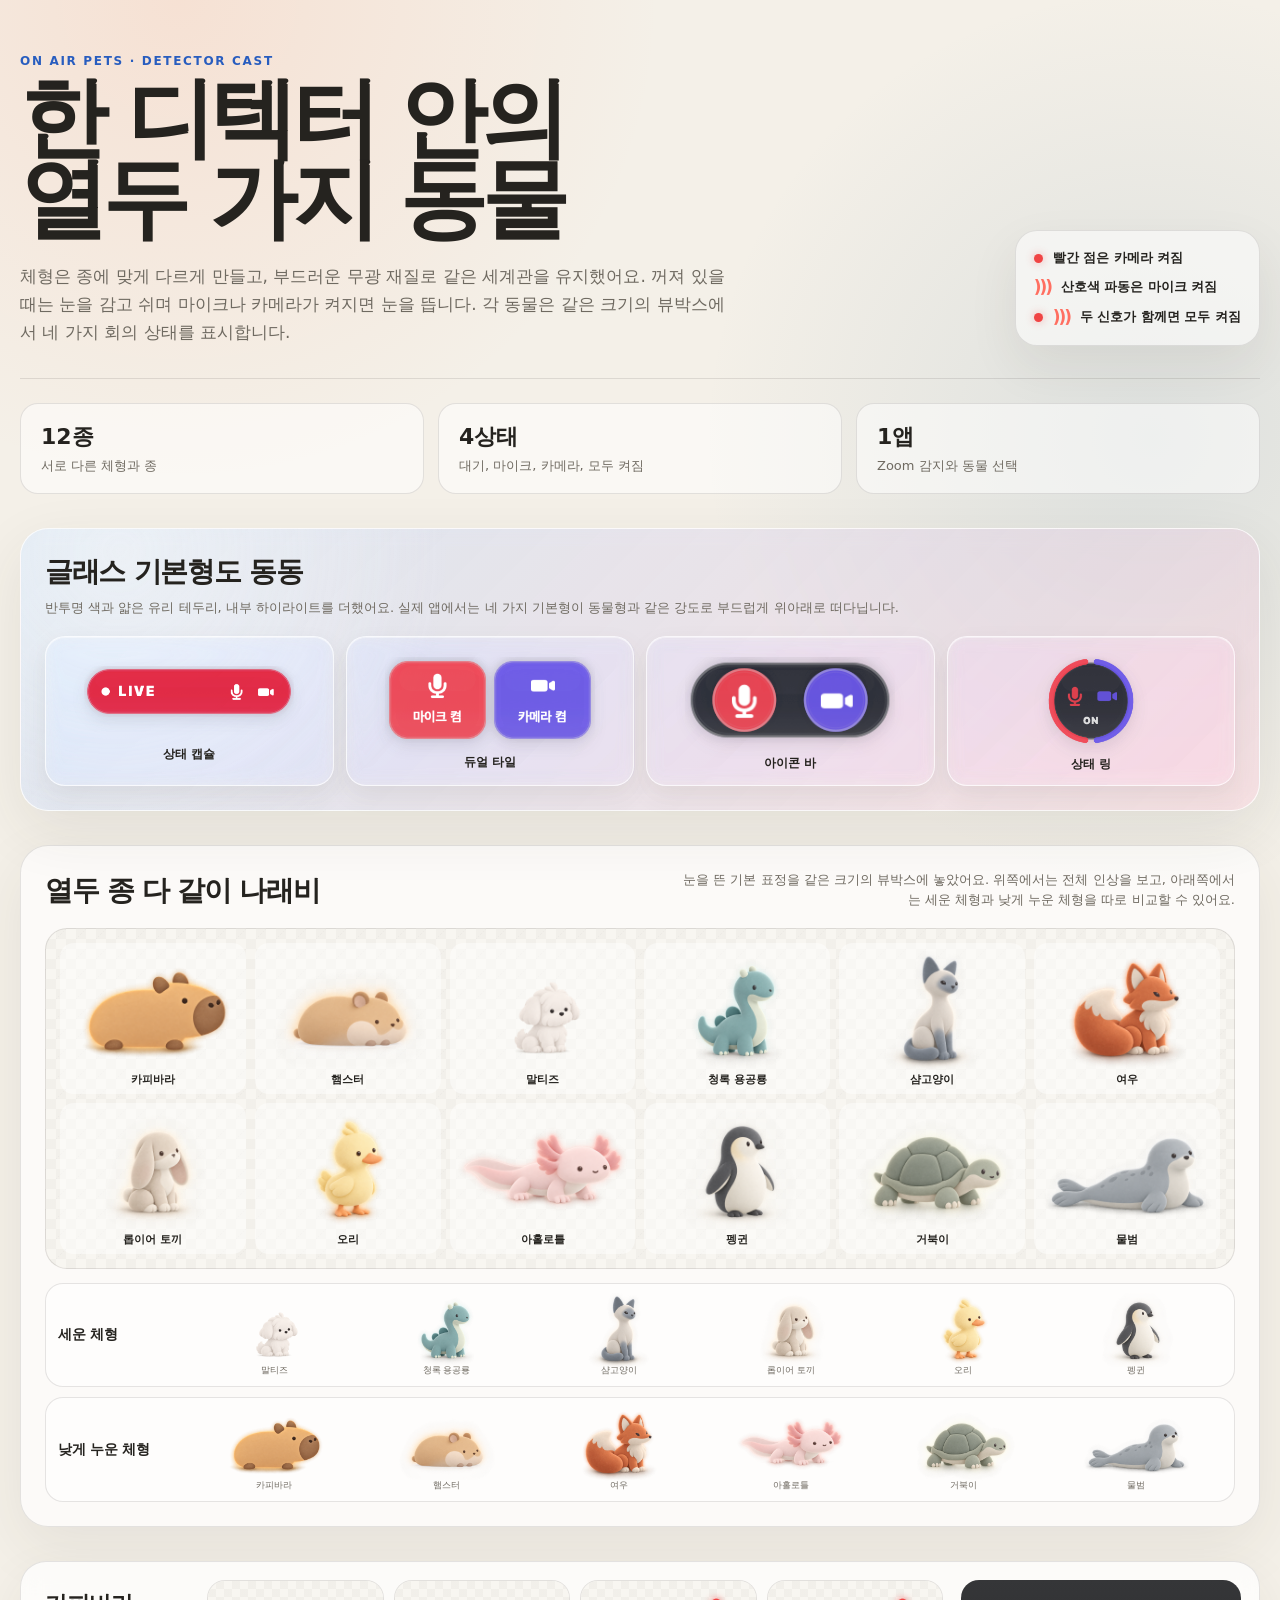
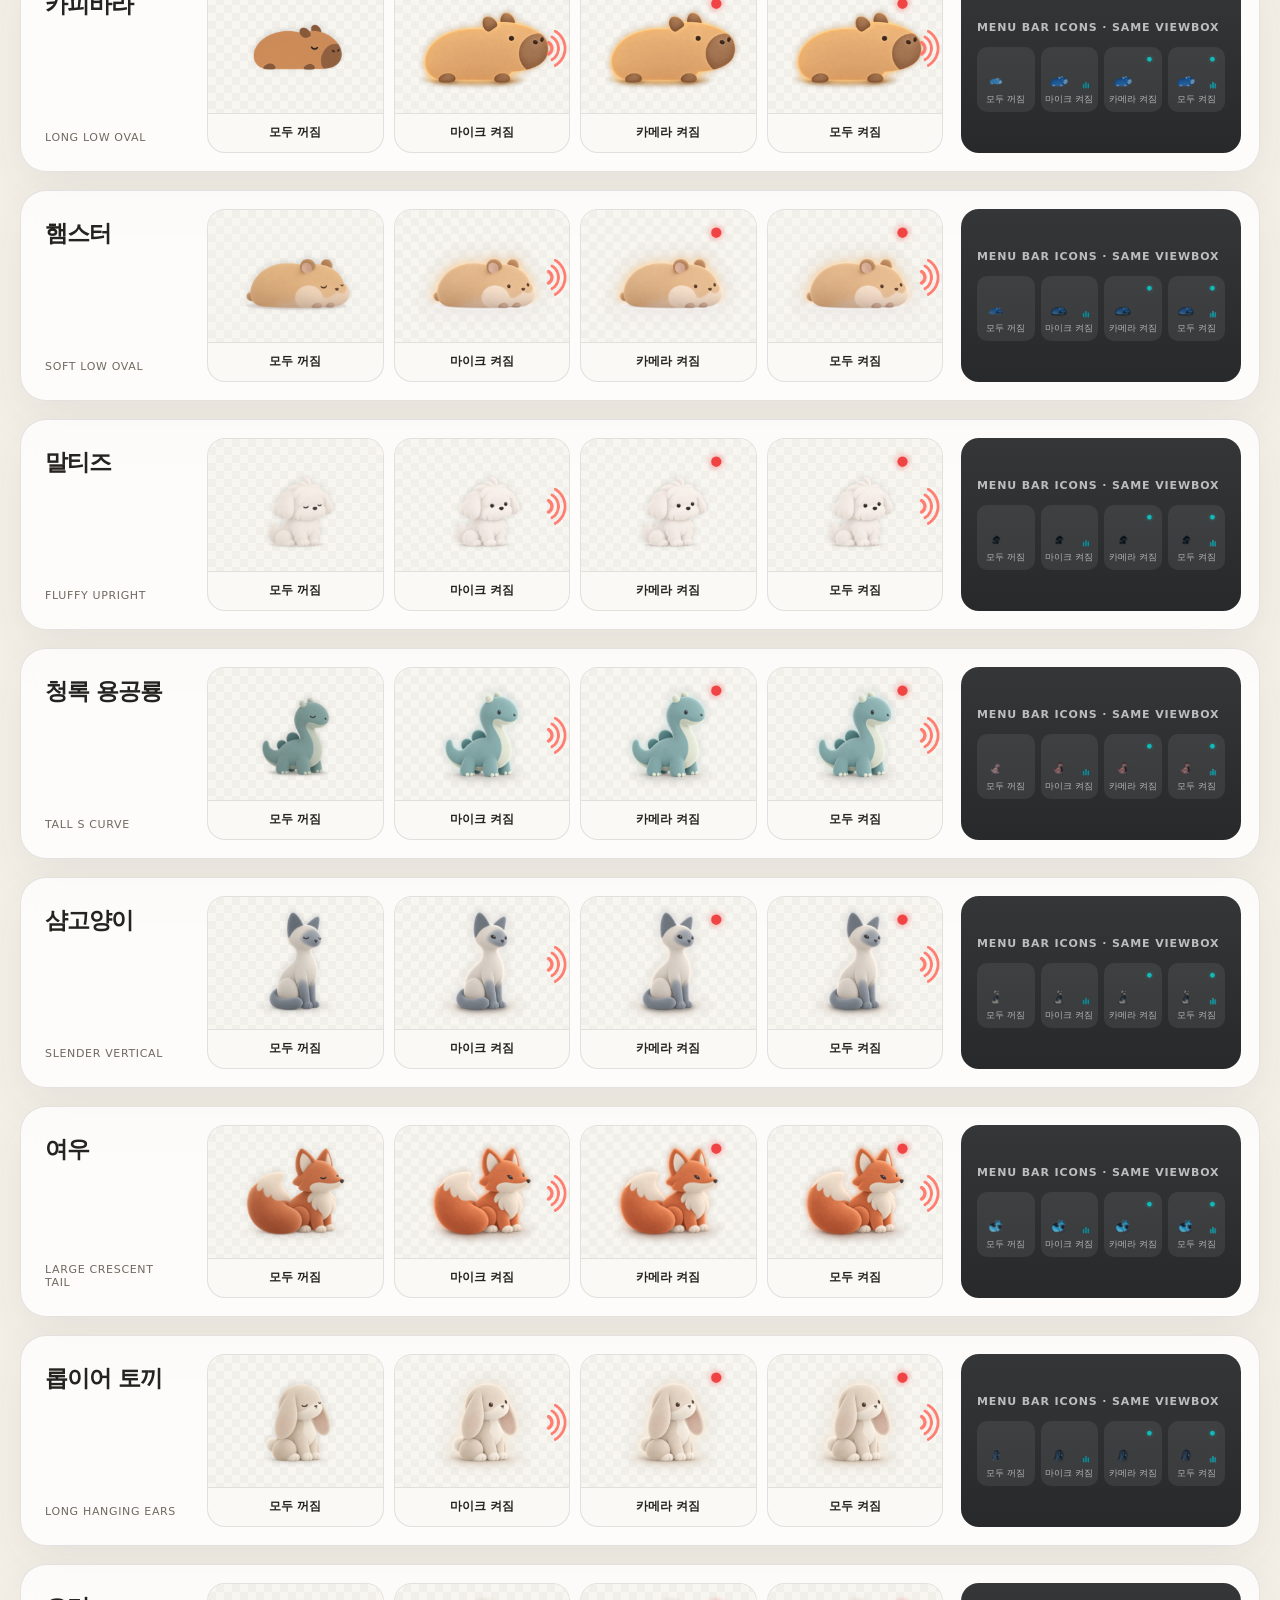
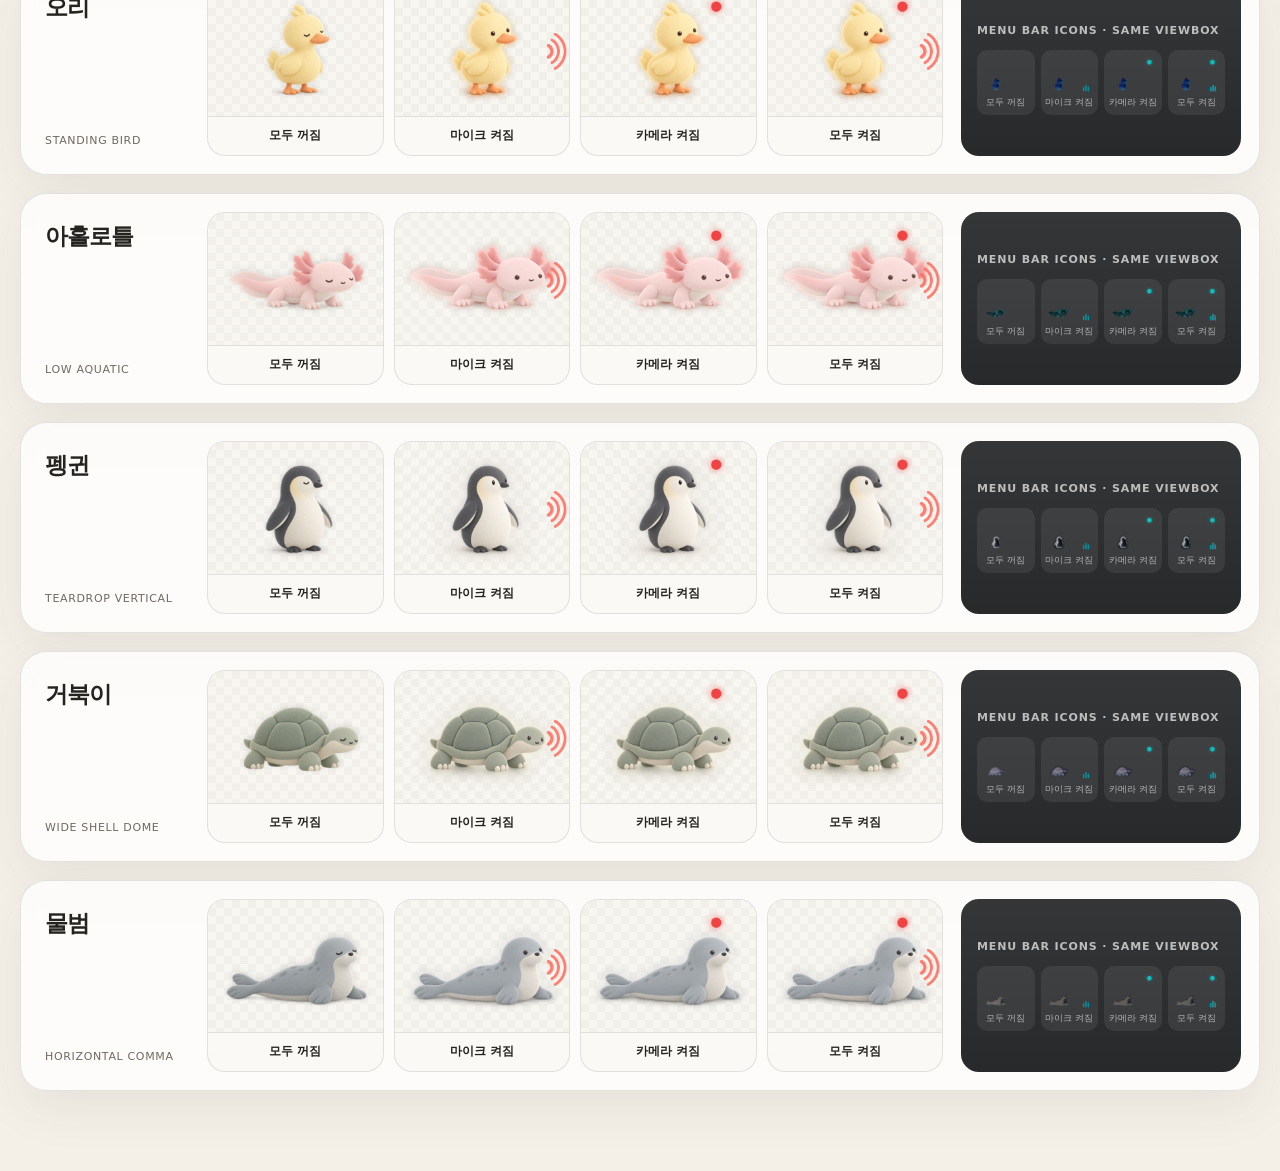
==== preview/index.html @ ee61e519 "Prepare On Air Companion beta release" ====
<!doctype html>
<html lang="ko">
<head>
  <meta charset="utf-8">
  <meta name="viewport" content="width=device-width, initial-scale=1">
  <title>On Air Pets 상태 갤러리</title>
  <style>
    :root {
      color-scheme: light;
      font-family: Pretendard, Apple SD Gothic Neo, Inter, system-ui, sans-serif;
      --ink: #25231f;
      --subtle: #6f6a61;
      --paper: #f4f0e8;
      --card: rgba(255, 255, 255, 0.76);
      --line: rgba(52, 47, 40, 0.12);
      --mic: #ff6f61;
      --camera: #f04444;
    }

    * { box-sizing: border-box; }

    body {
      margin: 0;
      color: var(--ink);
      background:
        radial-gradient(circle at 14% 0%, rgba(255, 157, 119, 0.18), transparent 30rem),
        radial-gradient(circle at 90% 10%, rgba(99, 139, 166, 0.16), transparent 28rem),
        var(--paper);
    }

    main {
      width: min(1500px, calc(100% - 40px));
      margin: 0 auto;
      padding: 54px 0 80px;
    }

    header {
      display: grid;
      grid-template-columns: minmax(0, 1fr) auto;
      gap: 32px;
      align-items: end;
      padding-bottom: 32px;
      border-bottom: 1px solid var(--line);
    }

    .eyebrow {
      margin: 0 0 10px;
      color: #285dbf;
      font-size: 12px;
      font-weight: 800;
      letter-spacing: 0.14em;
    }

    h1 {
      margin: 0;
      max-width: 830px;
      font-size: clamp(44px, 7vw, 88px);
      line-height: 0.92;
      letter-spacing: -0.065em;
    }

    .intro {
      max-width: 720px;
      margin: 22px 0 0;
      color: var(--subtle);
      font-size: 17px;
      line-height: 1.65;
    }

    .legend {
      display: grid;
      gap: 10px;
      min-width: 210px;
      padding: 18px;
      border: 1px solid var(--line);
      border-radius: 22px;
      background: rgba(255, 255, 255, 0.54);
      box-shadow: 0 20px 50px rgba(64, 56, 42, 0.08);
    }

    .legend div {
      display: flex;
      align-items: center;
      gap: 10px;
      font-size: 13px;
      font-weight: 700;
    }

    .dot {
      width: 9px;
      height: 9px;
      border-radius: 50%;
      background: var(--camera);
      box-shadow: 0 0 8px rgba(240, 68, 68, 0.42);
    }

    .waves {
      color: var(--mic);
      font-size: 17px;
      letter-spacing: -0.12em;
    }

    .summary {
      display: grid;
      grid-template-columns: repeat(3, minmax(0, 1fr));
      gap: 14px;
      margin: 24px 0 34px;
    }

    .summary article {
      padding: 18px 20px;
      border: 1px solid var(--line);
      border-radius: 18px;
      background: rgba(255, 255, 255, 0.5);
    }

    .summary strong {
      display: block;
      margin-bottom: 3px;
      font-size: 22px;
    }

    .summary span {
      color: var(--subtle);
      font-size: 13px;
    }

    .basic-section {
      margin: 0 0 34px;
      padding: 24px;
      border: 1px solid rgba(255, 255, 255, 0.78);
      border-radius: 28px;
      background:
        radial-gradient(circle at 8% 8%, rgba(255, 255, 255, 0.42), transparent 28%),
        linear-gradient(135deg, rgba(183, 216, 255, 0.42), rgba(255, 190, 215, 0.30));
      box-shadow: 0 20px 60px rgba(57, 50, 39, 0.09);
      backdrop-filter: blur(10px) saturate(120%);
    }

    .basic-section h2 {
      margin: 0;
      font-size: 28px;
      letter-spacing: -0.045em;
    }

    .basic-section > p {
      margin: 7px 0 18px;
      color: var(--subtle);
      font-size: 13px;
      line-height: 1.55;
    }

    .basic-grid {
      display: grid;
      grid-template-columns: repeat(4, minmax(0, 1fr));
      gap: 12px;
    }

    .basic-card {
      display: grid;
      place-items: center;
      min-height: 150px;
      padding: 18px 12px 12px;
      overflow: hidden;
      border: 1px solid rgba(255, 255, 255, 0.72);
      border-radius: 20px;
      background: rgba(255, 255, 255, 0.14);
      box-shadow: inset 0 1px 0 rgba(255, 255, 255, 0.42), 0 10px 24px rgba(57, 50, 39, 0.08);
      backdrop-filter: blur(8px) saturate(125%);
    }

    .basic-card img {
      display: block;
      width: min(100%, 210px);
      max-height: 92px;
      object-fit: contain;
      animation: floaty 3.95s ease-in-out infinite;
      filter: drop-shadow(0 6px 8px rgba(44, 38, 54, 0.12));
    }

    .basic-card:nth-child(2) img { animation-delay: -0.7s; }
    .basic-card:nth-child(3) img { animation-delay: -1.4s; }
    .basic-card:nth-child(4) img { animation-delay: -2.1s; }

    .basic-card strong {
      margin-top: 8px;
      font-size: 12px;
    }

    @keyframes floaty {
      0%, 100% { transform: translateY(2px); }
      50% { transform: translateY(-2px); }
    }

    .lineup-section {
      margin: 0 0 34px;
      padding: 24px;
      overflow: hidden;
      border: 1px solid var(--line);
      border-radius: 28px;
      background: rgba(255, 255, 255, 0.68);
      box-shadow: 0 20px 60px rgba(57, 50, 39, 0.08);
    }

    .lineup-header {
      display: flex;
      justify-content: space-between;
      gap: 24px;
      align-items: end;
      margin-bottom: 18px;
    }

    .lineup-header h2 {
      margin: 0;
      font-size: 28px;
      letter-spacing: -0.045em;
    }

    .lineup-header p {
      max-width: 560px;
      margin: 0;
      color: var(--subtle);
      font-size: 13px;
      line-height: 1.55;
      text-align: right;
    }

    .lineup-grid {
      display: grid;
      grid-template-columns: repeat(6, minmax(0, 1fr));
      gap: 9px;
      padding: 14px;
      border: 1px solid var(--line);
      border-radius: 22px;
      background-color: #f8f6f1;
      background-image:
        linear-gradient(45deg, rgba(70, 64, 56, 0.03) 25%, transparent 25%),
        linear-gradient(-45deg, rgba(70, 64, 56, 0.03) 25%, transparent 25%),
        linear-gradient(45deg, transparent 75%, rgba(70, 64, 56, 0.03) 75%),
        linear-gradient(-45deg, transparent 75%, rgba(70, 64, 56, 0.03) 75%);
      background-size: 20px 20px;
      background-position: 0 0, 0 10px, 10px -10px, -10px 0;
    }

    .lineup-animal {
      display: flex;
      flex-direction: column;
      justify-content: end;
      align-items: center;
      min-width: 0;
      padding: 8px 4px 7px;
      border-radius: 14px;
      background: rgba(255, 255, 255, 0.42);
    }

    .lineup-animal img {
      display: block;
      width: 100%;
      max-width: 180px;
      height: auto;
    }

    .lineup-animal strong {
      margin-top: 2px;
      font-size: 11px;
      white-space: nowrap;
    }

    .shape-rows {
      display: grid;
      gap: 10px;
      margin-top: 14px;
    }

    .shape-row {
      display: grid;
      grid-template-columns: 118px minmax(0, 1fr);
      align-items: center;
      gap: 12px;
      padding: 9px 12px;
      border: 1px solid var(--line);
      border-radius: 18px;
      background: rgba(255, 255, 255, 0.52);
    }

    .shape-row h3 {
      margin: 0;
      font-size: 14px;
      letter-spacing: -0.02em;
    }

    .shape-list {
      display: flex;
      align-items: end;
      justify-content: space-around;
      min-width: 0;
    }

    .shape-list figure {
      display: grid;
      place-items: center;
      min-width: 0;
      margin: 0;
    }

    .shape-list img {
      display: block;
      width: min(100%, 112px);
      height: auto;
    }

    .shape-list figcaption {
      margin-top: -3px;
      color: var(--subtle);
      font-size: 9px;
      white-space: nowrap;
    }

    #gallery {
      display: grid;
      gap: 18px;
    }

    .animal {
      display: grid;
      grid-template-columns: 150px minmax(0, 1fr) 280px;
      gap: 18px;
      align-items: stretch;
      padding: 18px;
      border: 1px solid var(--line);
      border-radius: 26px;
      background: var(--card);
      box-shadow: 0 18px 50px rgba(57, 50, 39, 0.07);
      backdrop-filter: blur(14px);
    }

    .animal-name {
      display: flex;
      flex-direction: column;
      justify-content: space-between;
      padding: 9px 6px;
    }

    .animal-name h2 {
      margin: 0;
      font-size: 23px;
      letter-spacing: -0.04em;
    }

    .animal-name small {
      color: var(--subtle);
      font-size: 11px;
      letter-spacing: 0.06em;
      text-transform: uppercase;
    }

    .states {
      display: grid;
      grid-template-columns: repeat(4, minmax(0, 1fr));
      gap: 10px;
    }

    .state-card {
      overflow: hidden;
      min-width: 0;
      border: 1px solid var(--line);
      border-radius: 18px;
      background: #faf9f6;
    }

    .asset-stage {
      display: grid;
      place-items: center;
      min-height: 132px;
      background-color: #f8f6f1;
      background-image:
        linear-gradient(45deg, rgba(70, 64, 56, 0.035) 25%, transparent 25%),
        linear-gradient(-45deg, rgba(70, 64, 56, 0.035) 25%, transparent 25%),
        linear-gradient(45deg, transparent 75%, rgba(70, 64, 56, 0.035) 75%),
        linear-gradient(-45deg, transparent 75%, rgba(70, 64, 56, 0.035) 75%);
      background-size: 16px 16px;
      background-position: 0 0, 0 8px, 8px -8px, -8px 0;
    }

    .asset-stage img {
      width: min(100%, 220px);
      height: auto;
      image-rendering: auto;
    }

    .state-label {
      padding: 10px 12px 11px;
      border-top: 1px solid var(--line);
      font-size: 12px;
      font-weight: 800;
      text-align: center;
    }

    .menu-preview {
      display: flex;
      flex-direction: column;
      justify-content: center;
      min-width: 0;
      padding: 16px;
      color: #f8f8f8;
      border-radius: 18px;
      background: linear-gradient(180deg, #353638, #28292b);
    }

    .menu-preview h3 {
      margin: 0 0 13px;
      color: rgba(255, 255, 255, 0.68);
      font-size: 11px;
      letter-spacing: 0.08em;
    }

    .menu-bar {
      display: grid;
      grid-template-columns: repeat(4, 1fr);
      gap: 6px;
    }

    .menu-icon {
      display: grid;
      place-items: center;
      min-height: 52px;
      padding: 7px 4px 6px;
      border-radius: 10px;
      background: rgba(255, 255, 255, 0.07);
    }

    .menu-icon img {
      width: 44px;
      height: 36px;
      object-fit: contain;
      filter: invert(1);
    }

    .menu-icon span {
      margin-top: 3px;
      color: rgba(255, 255, 255, 0.62);
      font-size: 9px;
    }

    @media (max-width: 1180px) {
      .animal { grid-template-columns: 120px minmax(0, 1fr); }
      .menu-preview { grid-column: 1 / -1; }
    }

    @media (max-width: 760px) {
      main { width: min(100% - 22px, 1500px); padding-top: 30px; }
      header { grid-template-columns: 1fr; }
      .legend { min-width: 0; }
      .summary { grid-template-columns: 1fr; }
      .basic-grid { grid-template-columns: repeat(2, minmax(0, 1fr)); }
      .lineup-section { padding: 14px; }
      .lineup-header { display: block; }
      .lineup-header p { margin-top: 8px; text-align: left; }
      .lineup-grid { gap: 5px; padding: 8px; }
      .lineup-animal { padding-inline: 2px; }
      .lineup-animal strong { font-size: 9px; }
      .shape-row { grid-template-columns: 1fr; }
      .shape-list img { width: min(100%, 96px); }
      .animal { grid-template-columns: 1fr; padding: 13px; }
      .states { grid-template-columns: repeat(2, minmax(0, 1fr)); }
      .asset-stage { min-height: 120px; }
    }
  </style>
</head>
<body>
  <main>
    <header>
      <div>
        <p class="eyebrow">ON AIR PETS · DETECTOR CAST</p>
        <h1>한 디텍터 안의<br>열두 가지 동물</h1>
        <p class="intro">체형은 종에 맞게 다르게 만들고, 부드러운 무광 재질로 같은 세계관을 유지했어요. 꺼져 있을 때는 눈을 감고 쉬며 마이크나 카메라가 켜지면 눈을 뜹니다. 각 동물은 같은 크기의 뷰박스에서 네 가지 회의 상태를 표시합니다.</p>
      </div>
      <aside class="legend" aria-label="상태 신호 설명">
        <div><span class="dot"></span> 빨간 점은 카메라 켜짐</div>
        <div><span class="waves">)))</span> 산호색 파동은 마이크 켜짐</div>
        <div><span class="dot"></span><span class="waves">)))</span> 두 신호가 함께면 모두 켜짐</div>
      </aside>
    </header>

    <section class="summary" aria-label="결과 요약">
      <article><strong>12종</strong><span>서로 다른 체형과 종</span></article>
      <article><strong>4상태</strong><span>대기, 마이크, 카메라, 모두 켜짐</span></article>
      <article><strong>1앱</strong><span>Zoom 감지와 동물 선택</span></article>
    </section>

    <section class="basic-section" aria-label="글래스 기본형 네 가지">
      <h2>글래스 기본형도 동동</h2>
      <p>반투명 색과 얇은 유리 테두리, 내부 하이라이트를 더했어요. 실제 앱에서는 네 가지 기본형이 동물형과 같은 강도로 부드럽게 위아래로 떠다닙니다.</p>
      <div class="basic-grid" id="basicGrid"></div>
    </section>

    <section class="lineup-section" aria-label="전체 동물 나래비">
      <div class="lineup-header">
        <h2>열두 종 다 같이 나래비</h2>
        <p>눈을 뜬 기본 표정을 같은 크기의 뷰박스에 놓았어요. 위쪽에서는 전체 인상을 보고, 아래쪽에서는 세운 체형과 낮게 누운 체형을 따로 비교할 수 있어요.</p>
      </div>
      <div class="lineup-grid" id="fullLineup"></div>
      <div class="shape-rows">
        <div class="shape-row">
          <h3>세운 체형</h3>
          <div class="shape-list" id="uprightLineup"></div>
        </div>
        <div class="shape-row">
          <h3>낮게 누운 체형</h3>
          <div class="shape-list" id="lowLineup"></div>
        </div>
      </div>
    </section>

    <section id="gallery" aria-label="동물별 상태 갤러리"></section>
  </main>

  <script>
    const animals = [
      ["capybara", "카피바라", "Long low oval"],
      ["hamster", "햄스터", "Soft low oval"],
      ["maltese", "말티즈", "Fluffy upright"],
      ["teal-dragon", "청록 용공룡", "Tall S curve"],
      ["siamese-cat", "샴고양이", "Slender vertical"],
      ["fox", "여우", "Large crescent tail"],
      ["lop-rabbit", "롭이어 토끼", "Long hanging ears"],
      ["duck", "오리", "Standing bird"],
      ["axolotl", "아홀로틀", "Low aquatic"],
      ["penguin", "펭귄", "Teardrop vertical"],
      ["turtle", "거북이", "Wide shell dome"],
      ["seal", "물범", "Horizontal comma"]
    ];

    const states = [
      ["quiet", "모두 꺼짐"],
      ["microphone-on", "마이크 켜짐"],
      ["camera-on", "카메라 켜짐"],
      ["live", "모두 켜짐"]
    ];

    const lowAnimalIds = new Set(["capybara", "hamster", "fox", "axolotl", "turtle", "seal"]);

    const basicVariants = [
      ["capsule", "상태 캡슐"],
      ["dual-tiles", "듀얼 타일"],
      ["icon-bar", "아이콘 바"],
      ["status-ring", "상태 링"]
    ];

    const basicGrid = document.querySelector("#basicGrid");
    for (const [id, name] of basicVariants) {
      const card = document.createElement("div");
      card.className = "basic-card";
      card.innerHTML = `<img src="./basic-variants/${id}/live.png" alt="${name} 글래스 스타일"><strong>${name}</strong>`;
      basicGrid.appendChild(card);
    }

    function lineupCard([id, name]) {
      const item = document.createElement("div");
      item.className = "lineup-animal";
      item.innerHTML = `<img src="./characters-active/${id}.png" alt="${name} 눈 뜬 기본 표정"><strong>${name}</strong>`;
      return item;
    }

    function shapeFigure([id, name]) {
      const figure = document.createElement("figure");
      figure.innerHTML = `<img src="./characters-active/${id}.png" alt="${name} 눈 뜬 체형"><figcaption>${name}</figcaption>`;
      return figure;
    }

    const fullLineup = document.querySelector("#fullLineup");
    const uprightLineup = document.querySelector("#uprightLineup");
    const lowLineup = document.querySelector("#lowLineup");

    for (const animal of animals) {
      fullLineup.appendChild(lineupCard(animal));
      if (lowAnimalIds.has(animal[0])) {
        lowLineup.appendChild(shapeFigure(animal));
      } else {
        uprightLineup.appendChild(shapeFigure(animal));
      }
    }

    const gallery = document.querySelector("#gallery");

    for (const [id, name, shape] of animals) {
      const section = document.createElement("article");
      section.className = "animal";

      const title = document.createElement("div");
      title.className = "animal-name";
      title.innerHTML = `<h2>${name}</h2><small>${shape}</small>`;

      const stateGrid = document.createElement("div");
      stateGrid.className = "states";

      for (const [state, label] of states) {
        const card = document.createElement("div");
        card.className = "state-card";
        card.innerHTML = `
          <div class="asset-stage"><img src="./states/${id}/${state}.png" alt="${name} ${label}"></div>
          <div class="state-label">${label}</div>`;
        stateGrid.appendChild(card);
      }

      const menu = document.createElement("aside");
      menu.className = "menu-preview";
      menu.innerHTML = `<h3>MENU BAR ICONS · SAME VIEWBOX</h3>`;
      const menuBar = document.createElement("div");
      menuBar.className = "menu-bar";

      for (const [state, label] of states) {
        const icon = document.createElement("div");
        icon.className = "menu-icon";
        icon.innerHTML = `<img src="./menu-icons/${id}/${state}.png" alt="${name} 메뉴바 ${label}"><span>${label}</span>`;
        menuBar.appendChild(icon);
      }

      menu.appendChild(menuBar);
      section.append(title, stateGrid, menu);
      gallery.appendChild(section);
    }
  </script>
</body>
</html>
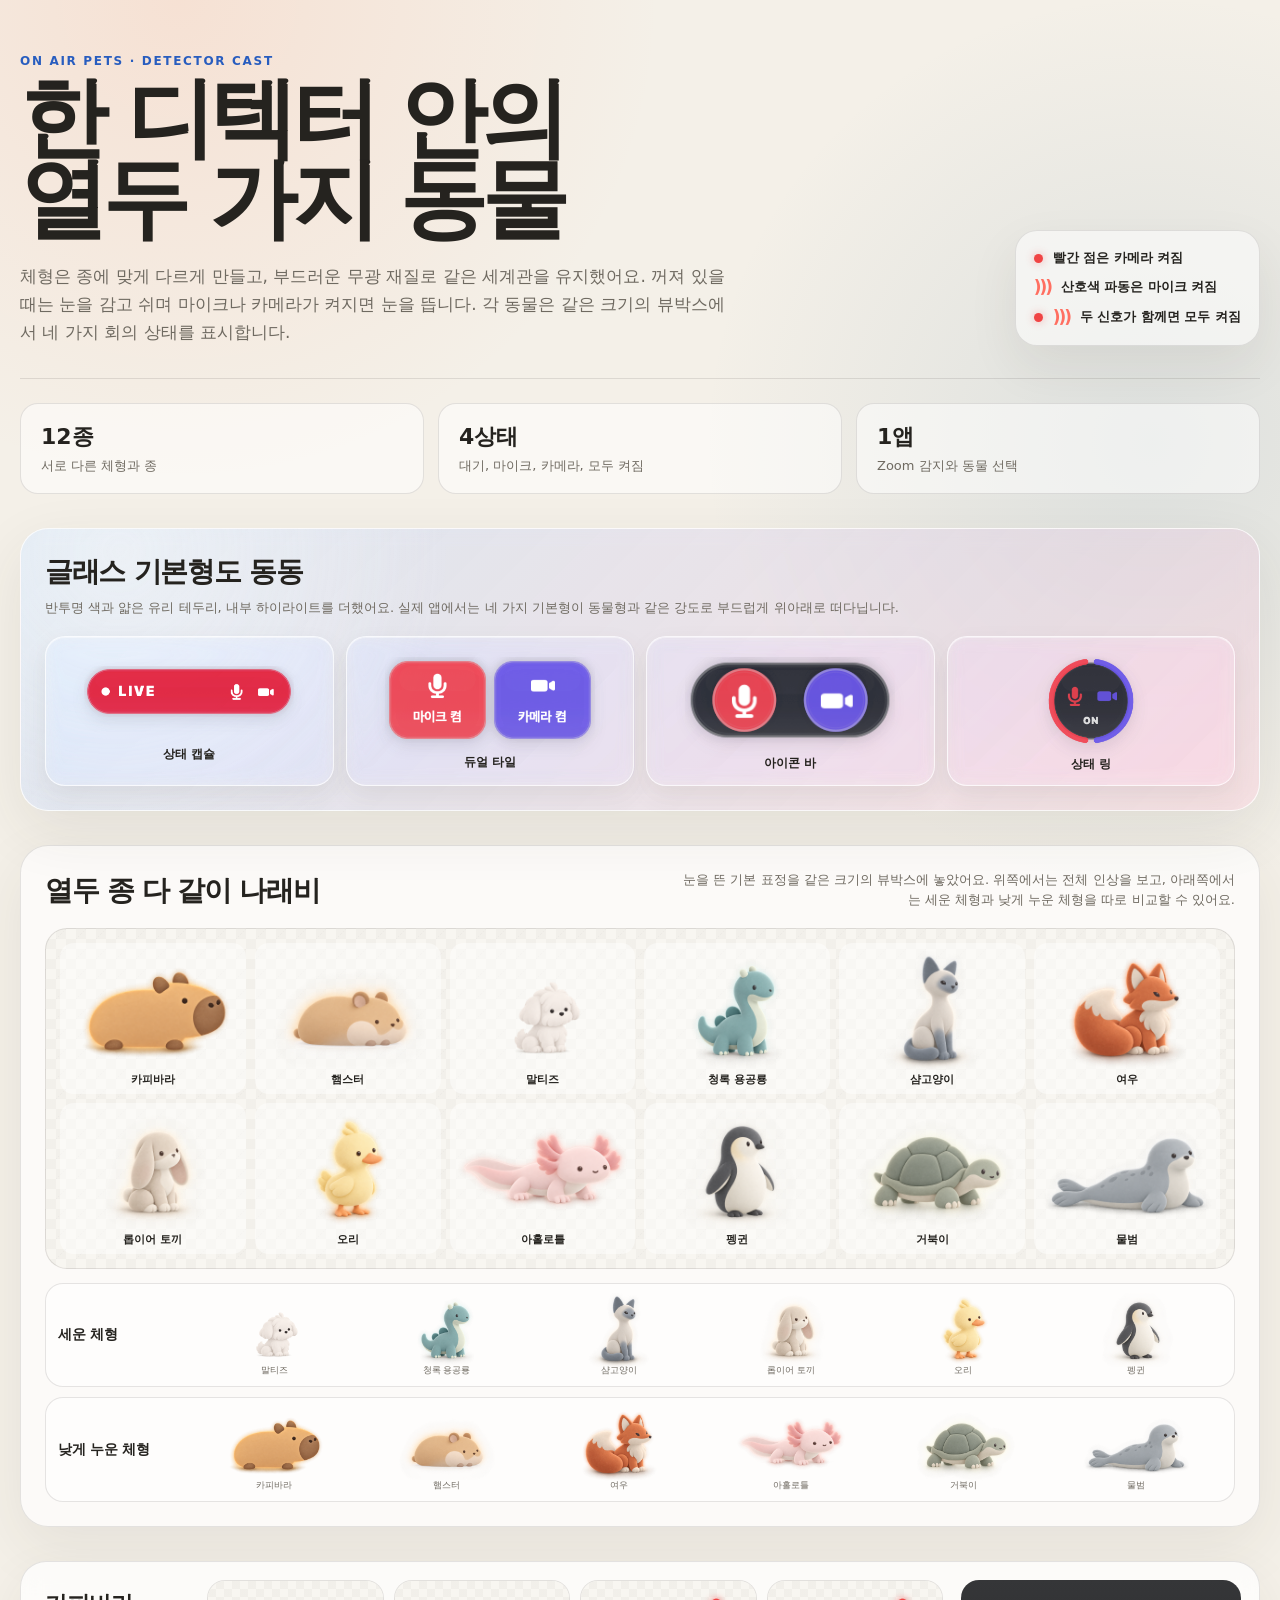
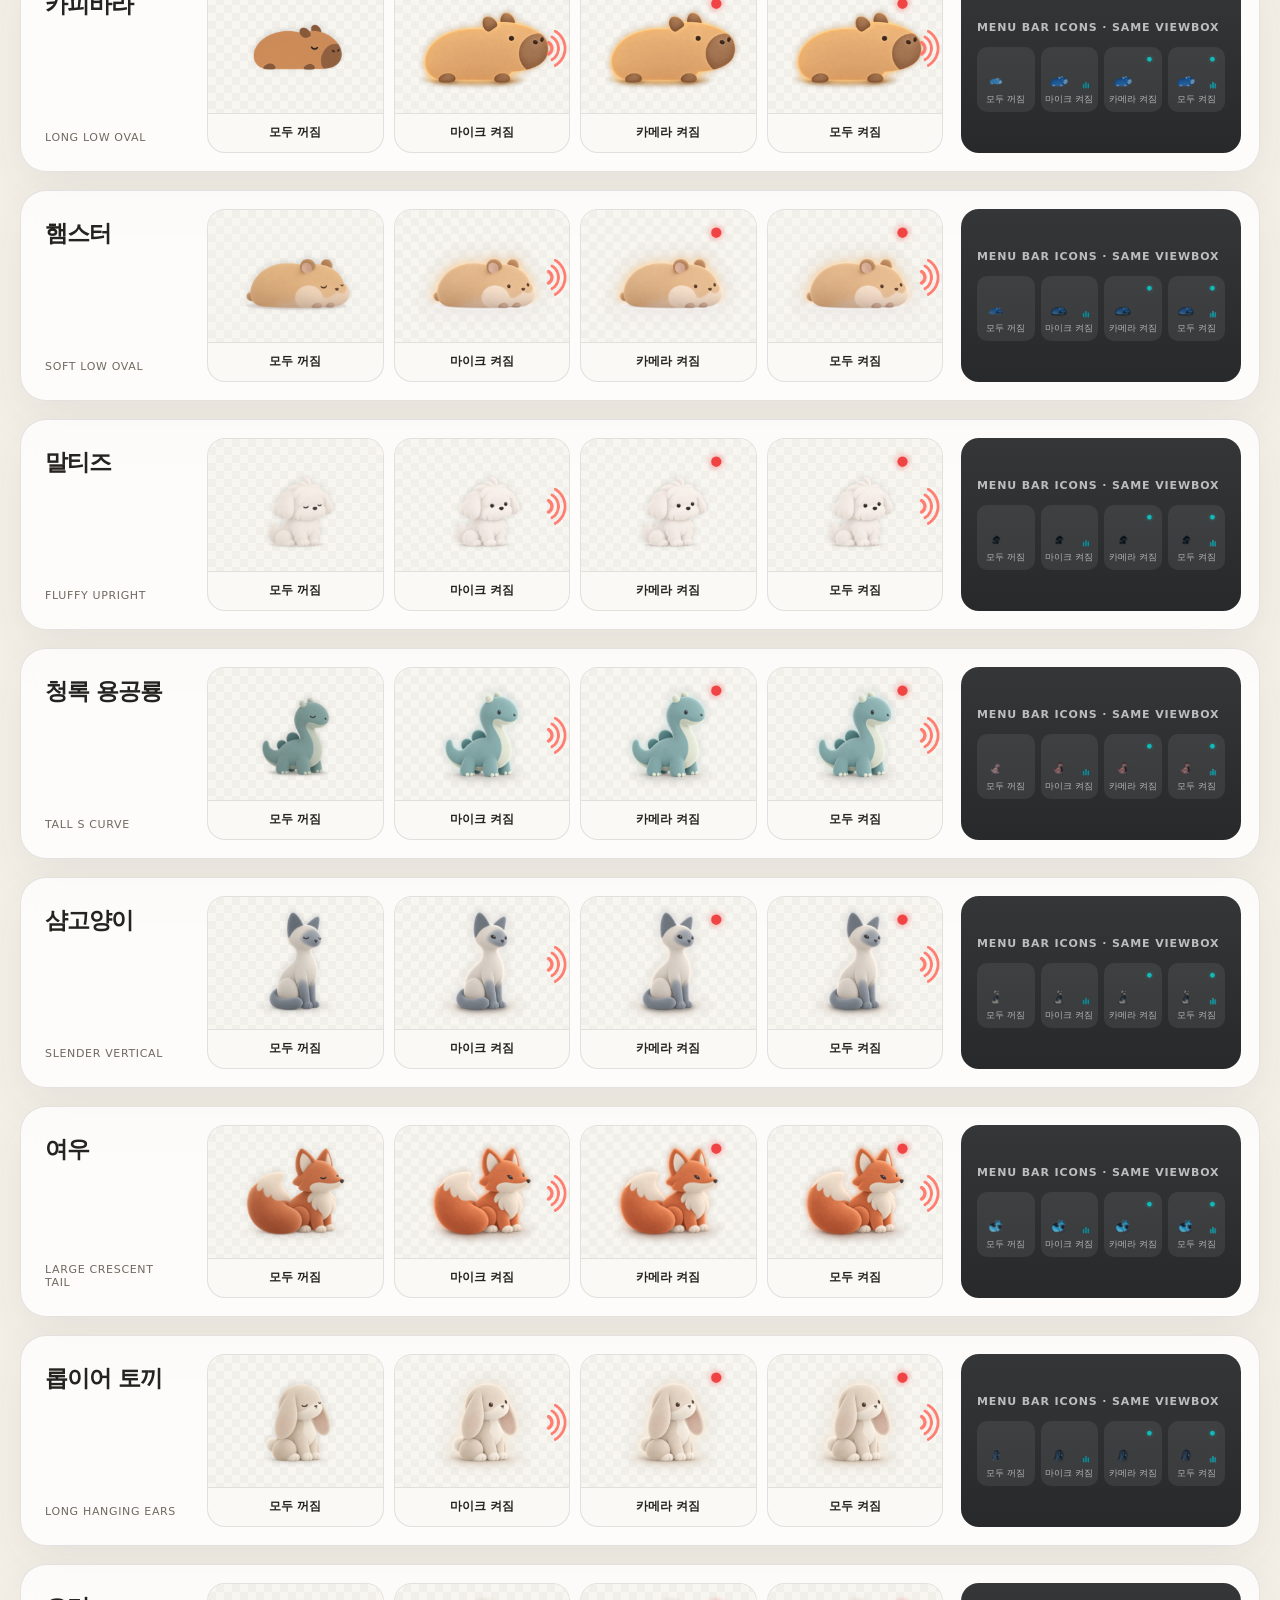
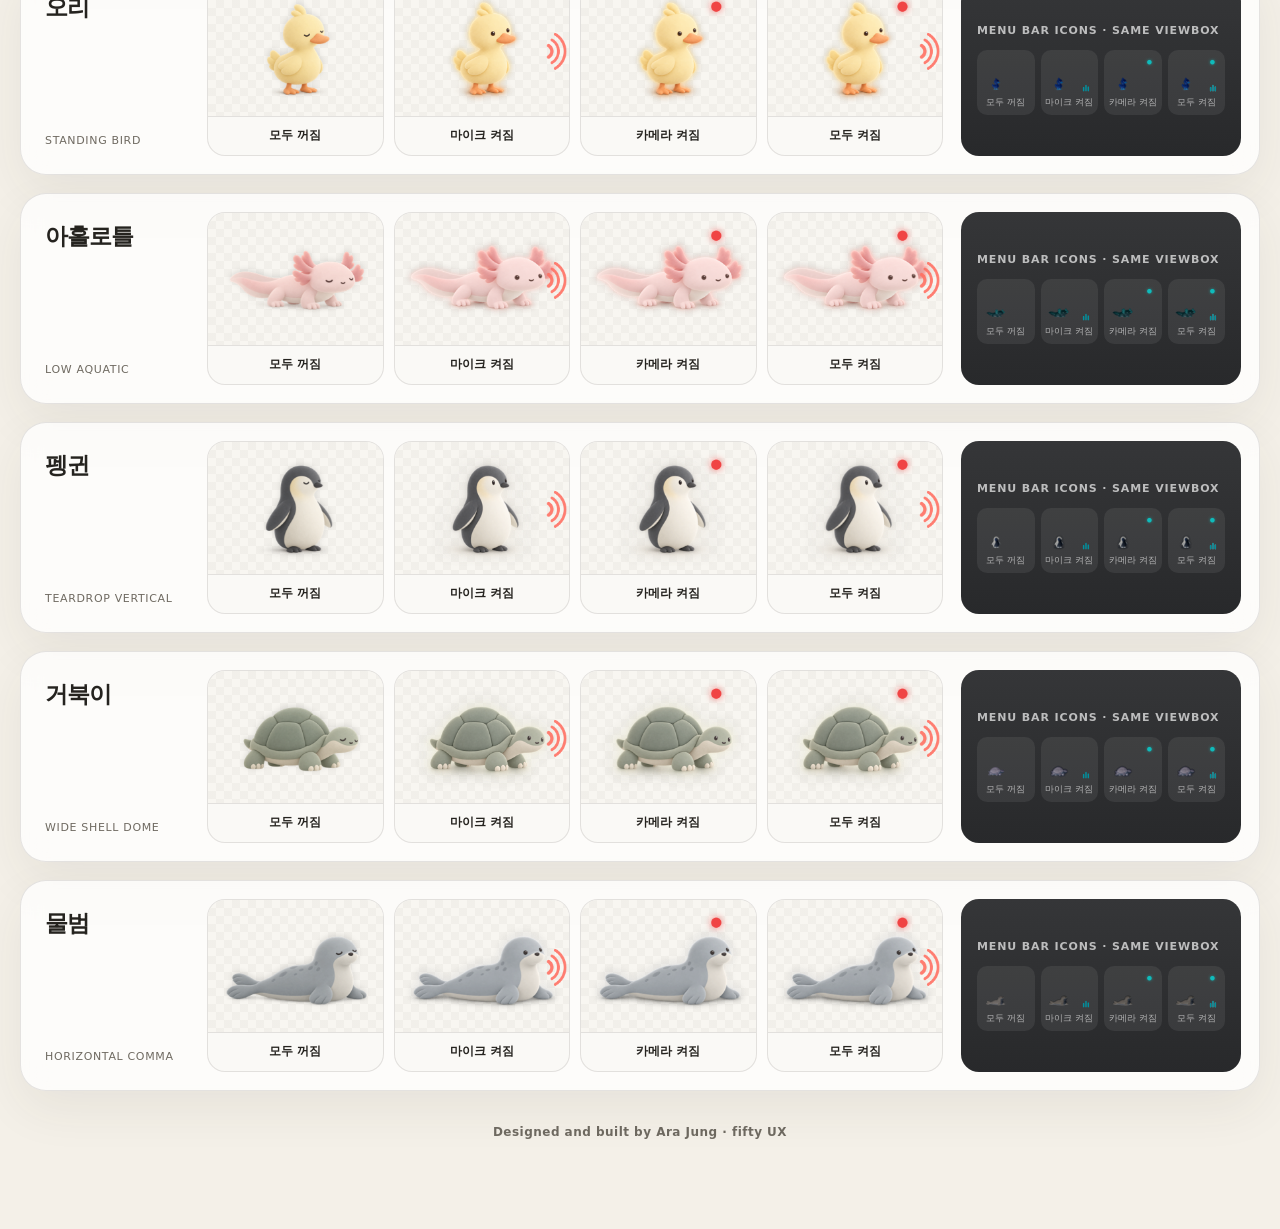
==== commit aa70721c: "Add creator credit and separate demo videos" ====
--- a/preview/index.html
+++ b/preview/index.html
@@ -465,6 +465,15 @@
       .states { grid-template-columns: repeat(2, minmax(0, 1fr)); }
       .asset-stage { min-height: 120px; }
     }
+
+    .creator-credit {
+      margin: 34px 0 10px;
+      color: var(--subtle);
+      font-size: 12px;
+      font-weight: 700;
+      letter-spacing: 0.04em;
+      text-align: center;
+    }
   </style>
 </head>
 <body>
@@ -513,6 +522,7 @@
     </section>
 
     <section id="gallery" aria-label="동물별 상태 갤러리"></section>
+    <footer class="creator-credit">Designed and built by Ara Jung · fifty UX</footer>
   </main>
 
   <script>
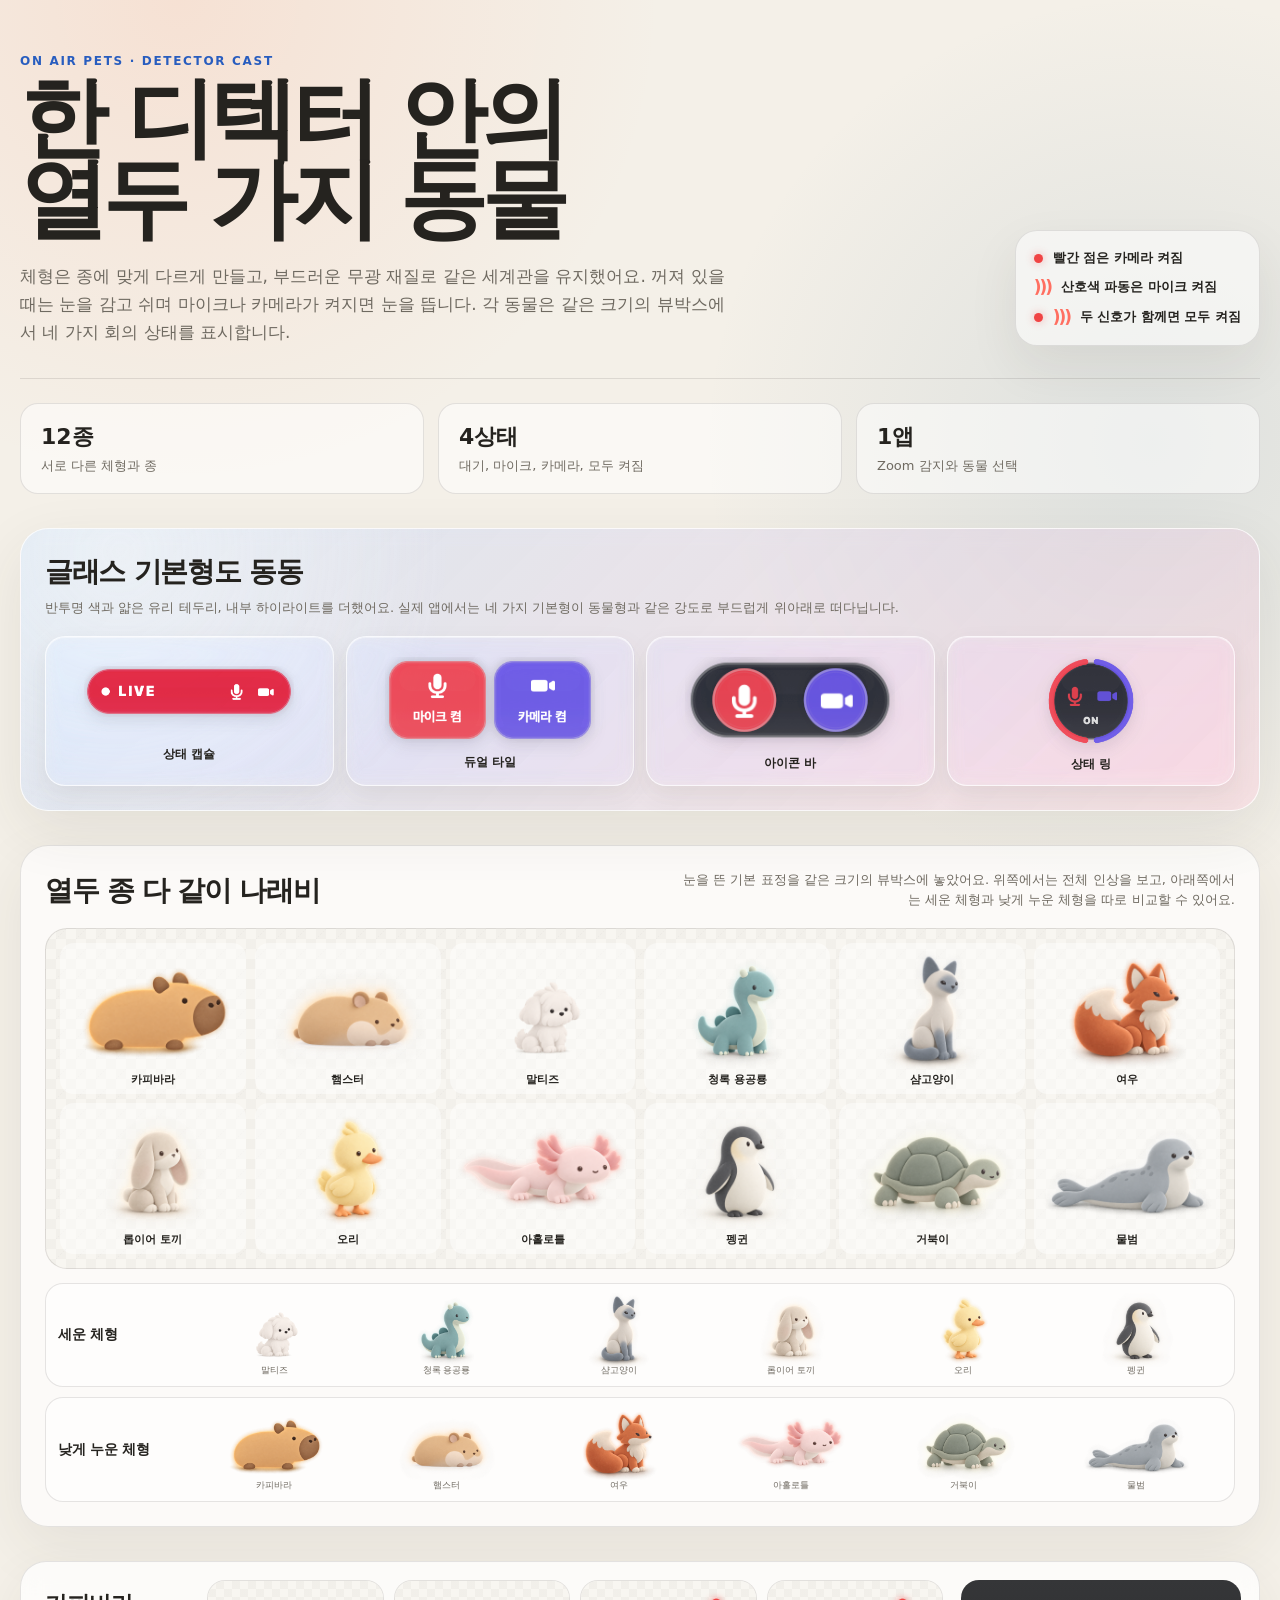
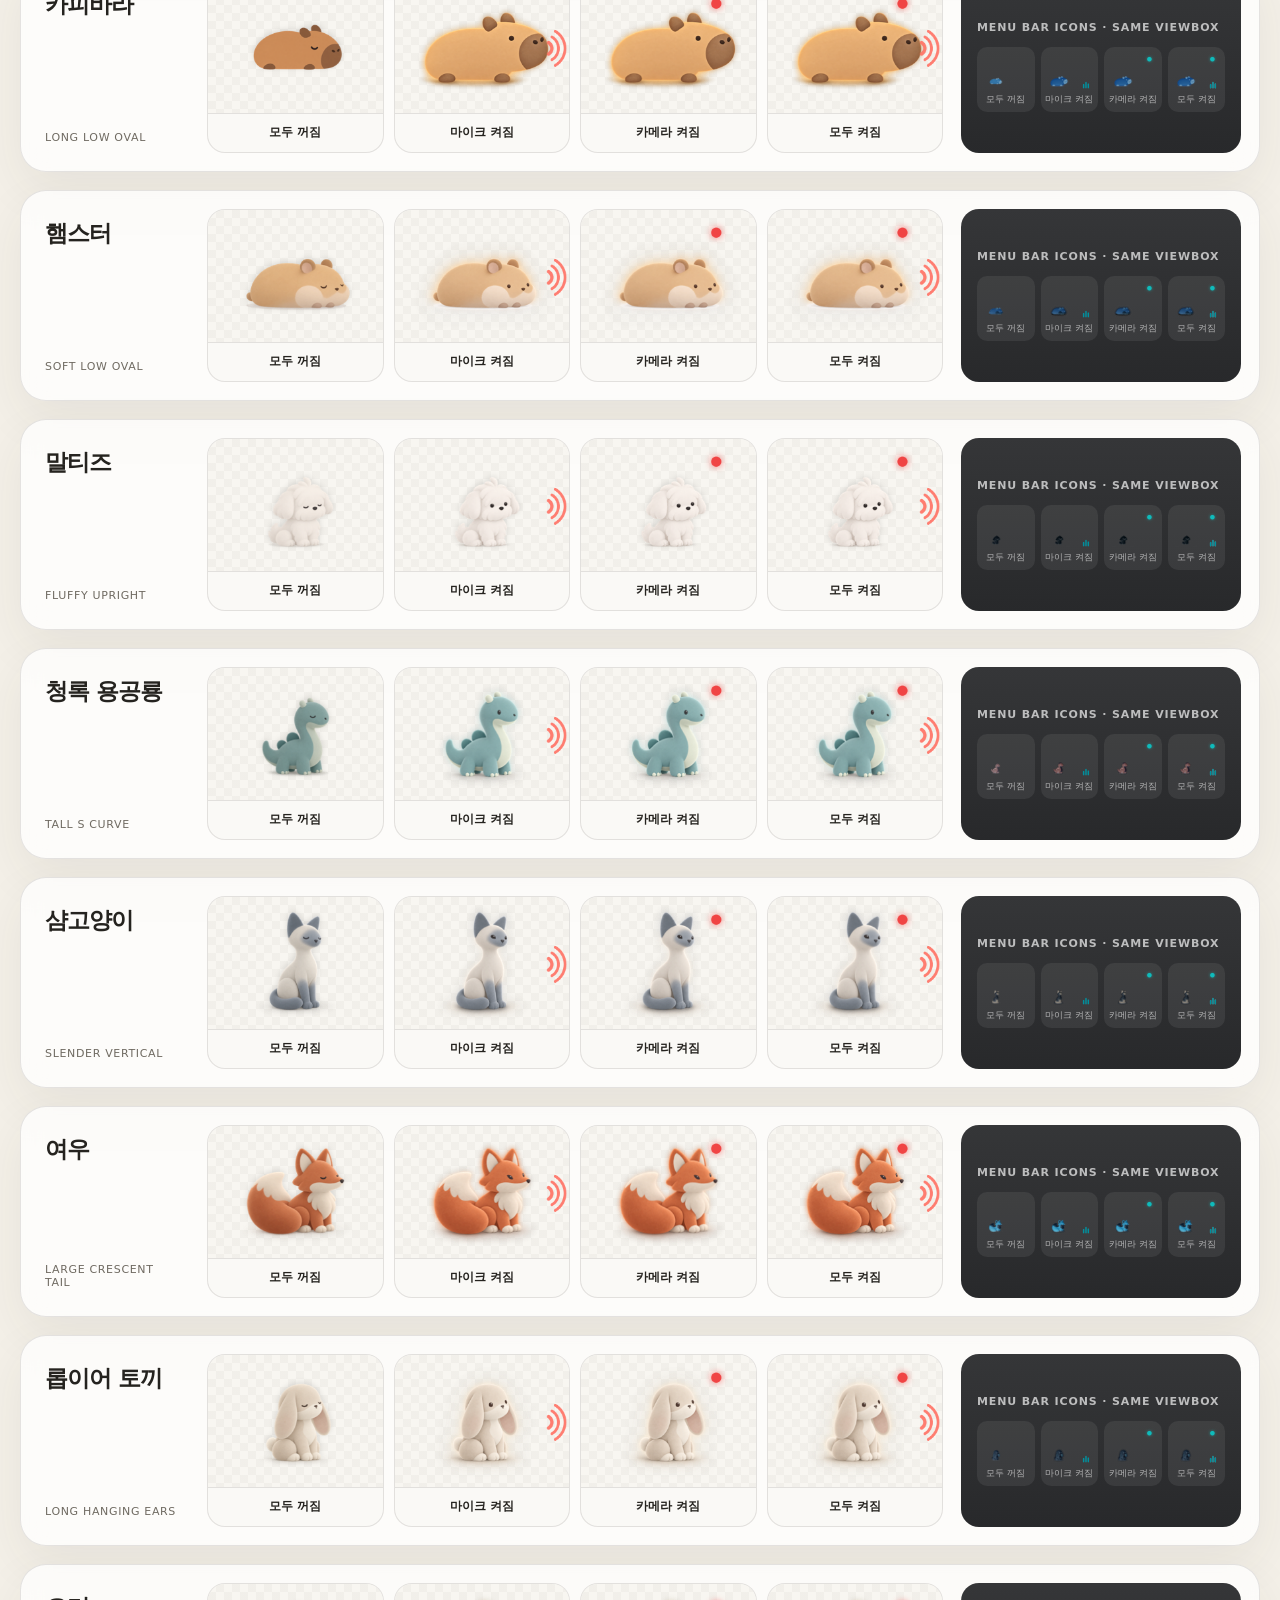
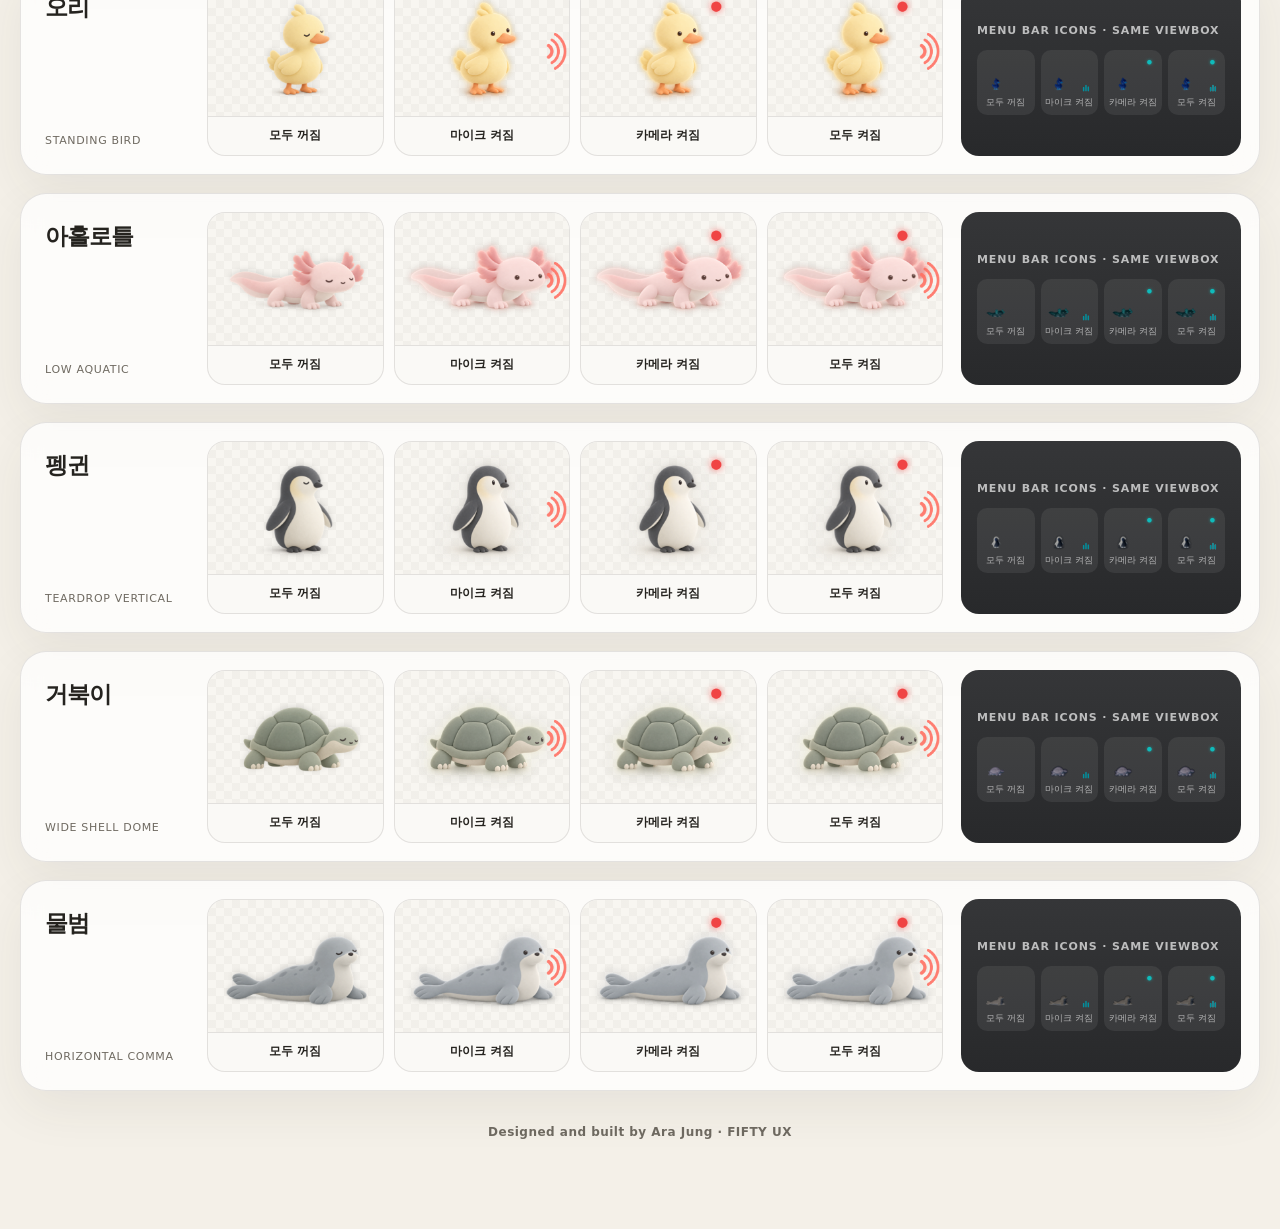
==== commit a94d8484: "Polish character picker and FIFTY UX credit" ====
--- a/preview/index.html
+++ b/preview/index.html
@@ -522,7 +522,7 @@
     </section>
 
     <section id="gallery" aria-label="동물별 상태 갤러리"></section>
-    <footer class="creator-credit">Designed and built by Ara Jung · fifty UX</footer>
+    <footer class="creator-credit">Designed and built by Ara Jung · FIFTY UX</footer>
   </main>
 
   <script>
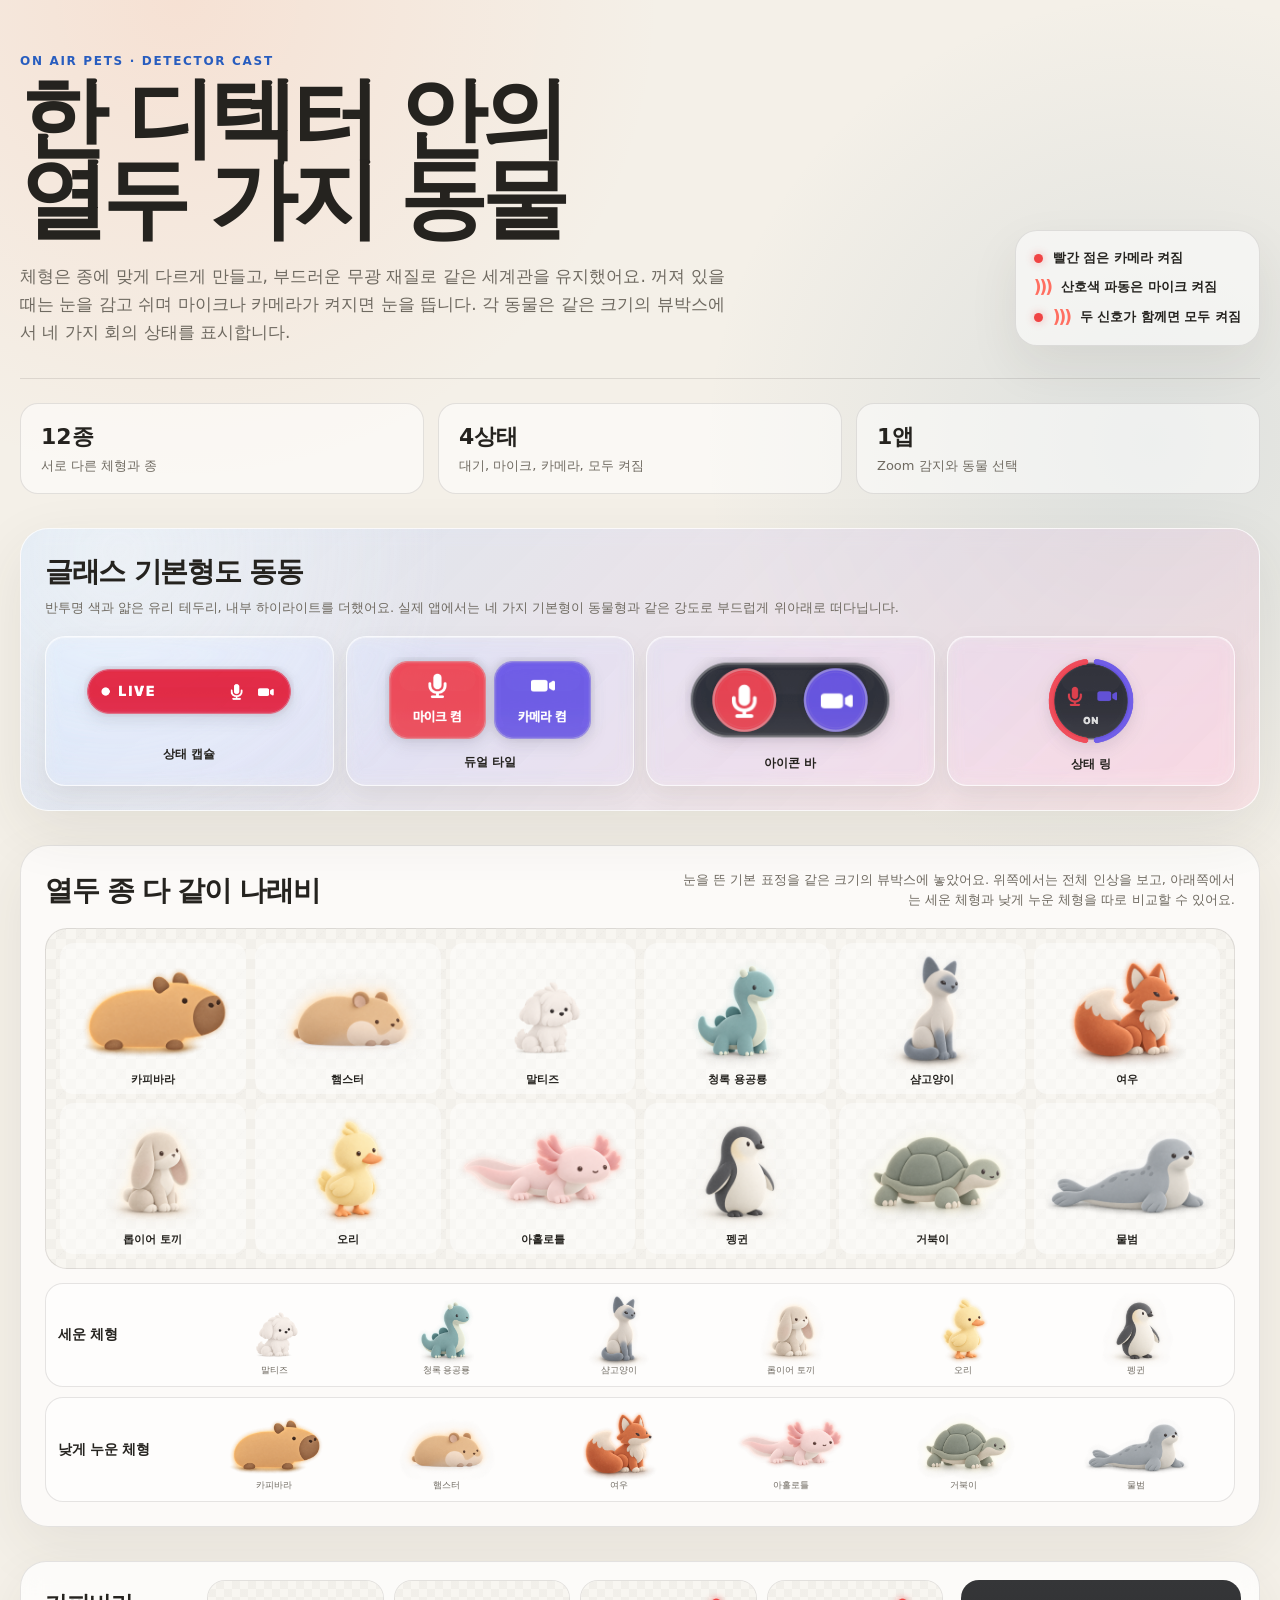
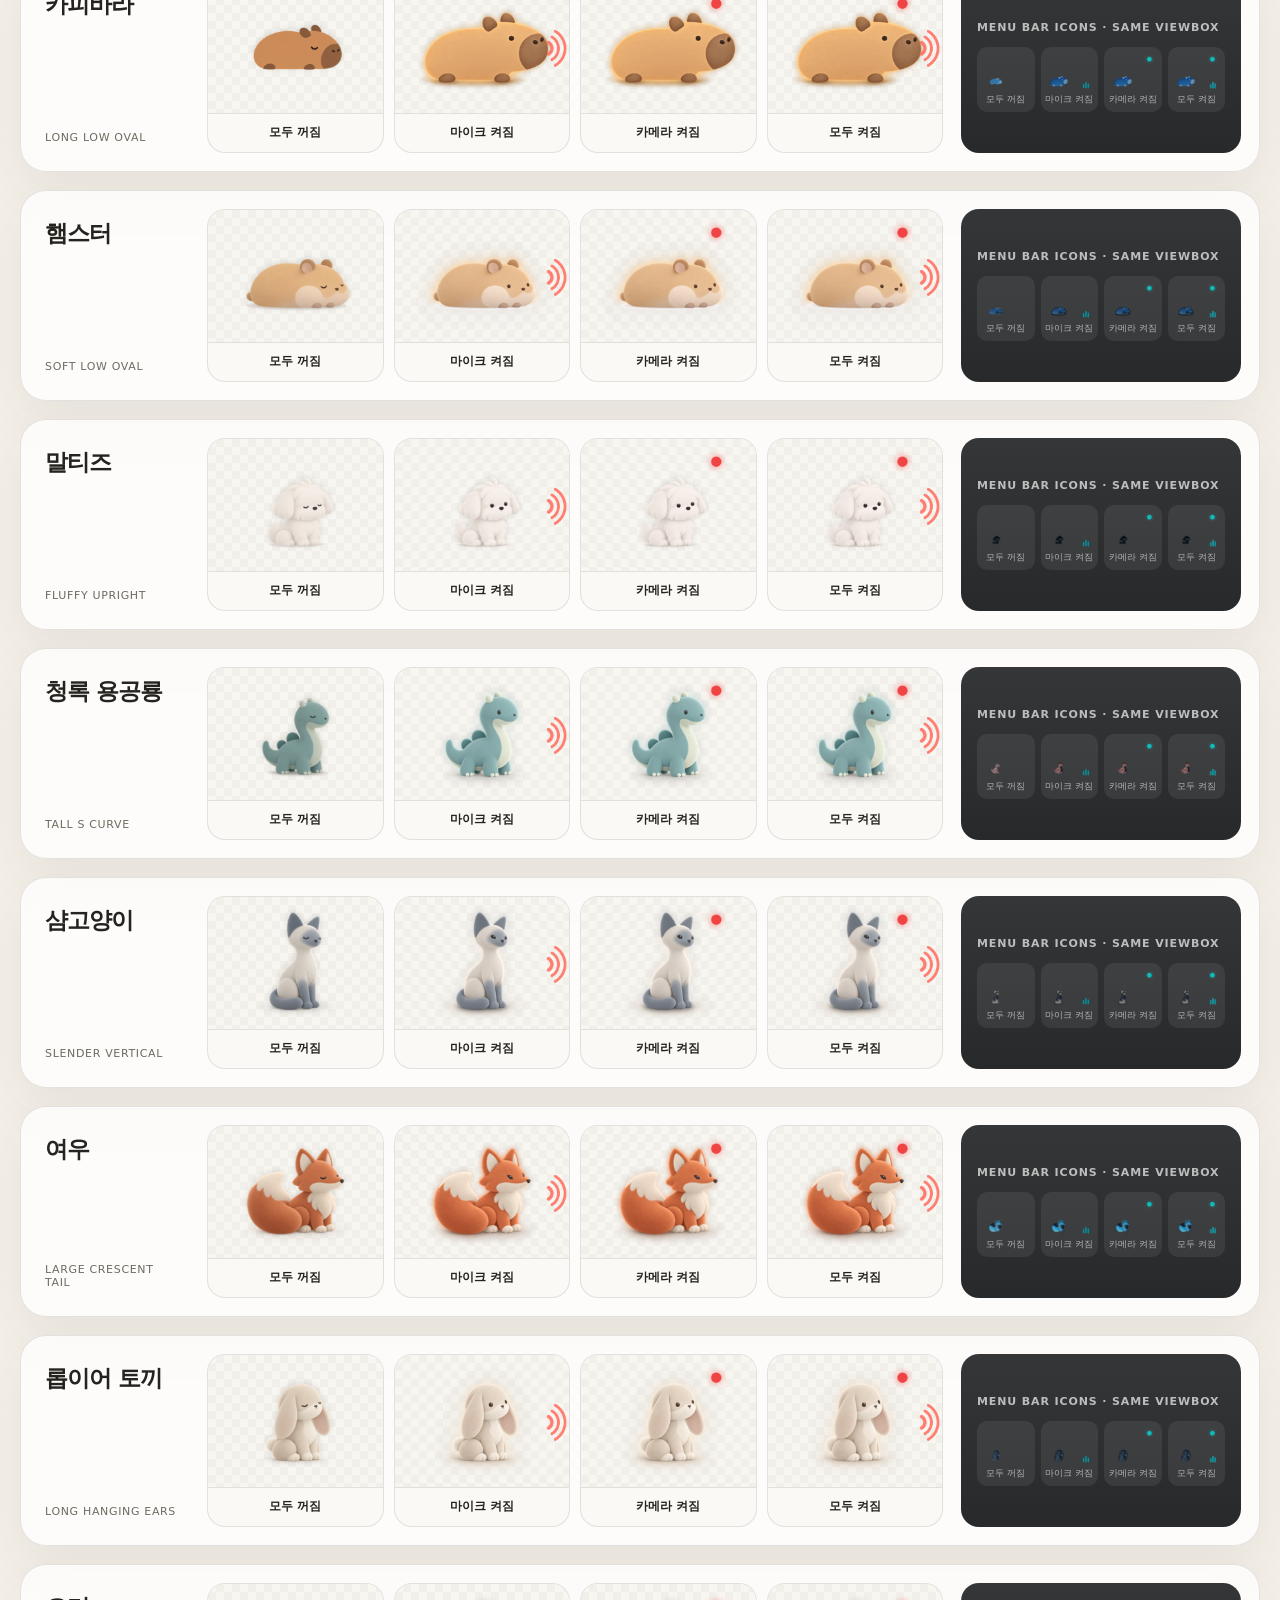
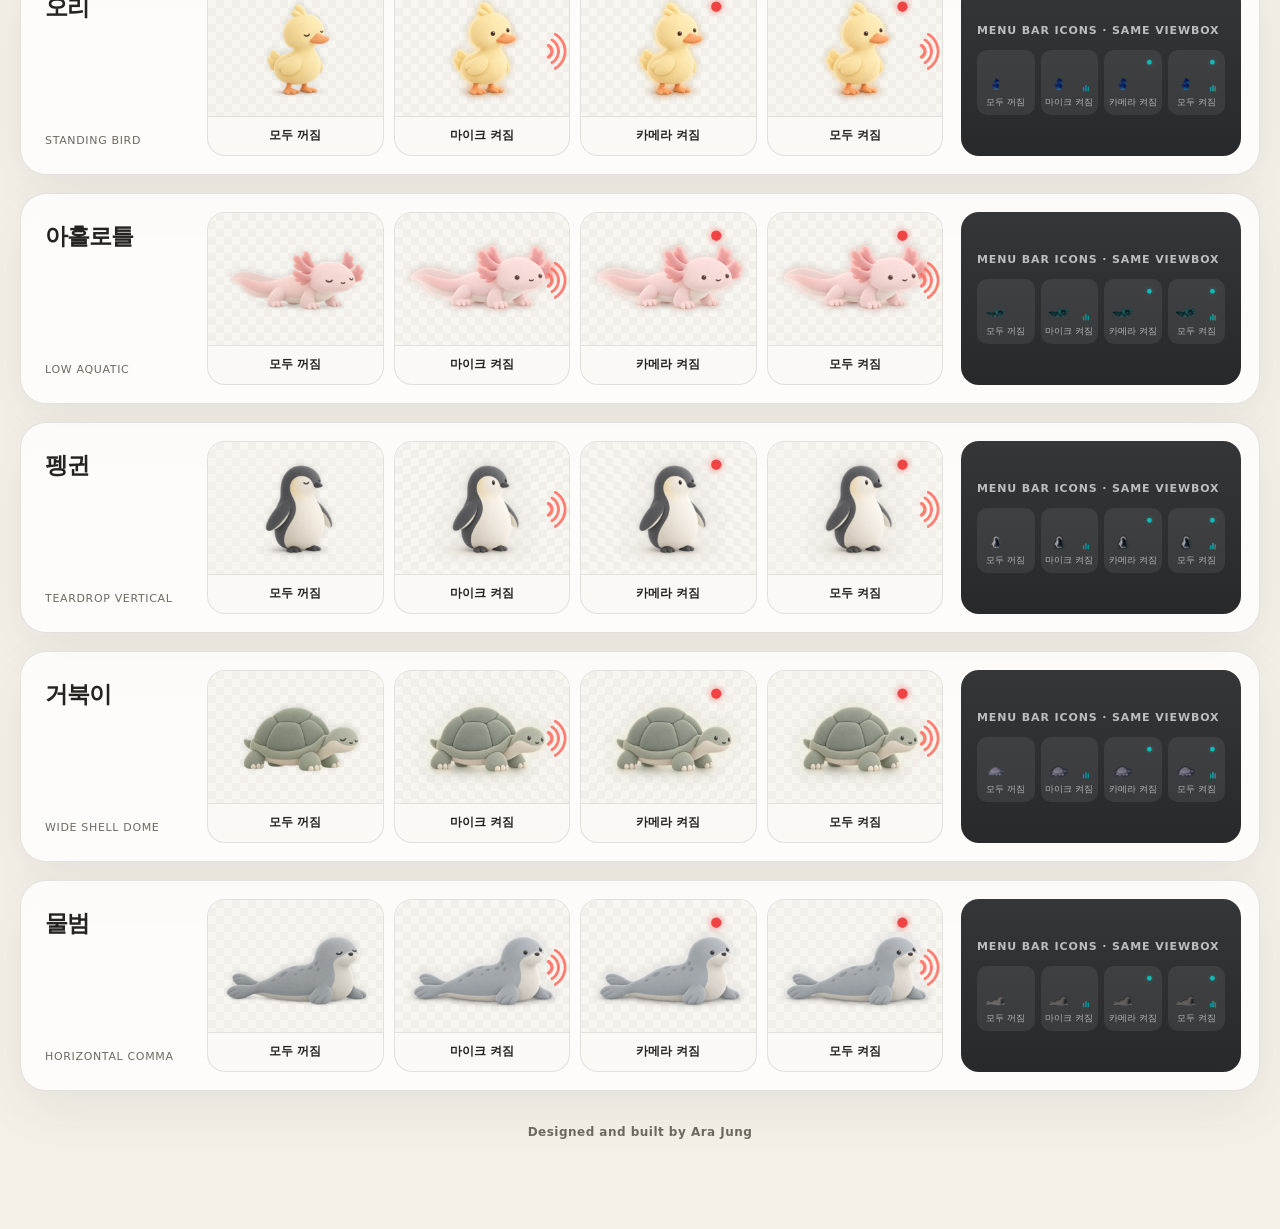
==== commit 99624f91: "Present On Air Companion as a school project" ====
--- a/preview/index.html
+++ b/preview/index.html
@@ -522,7 +522,7 @@
     </section>
 
     <section id="gallery" aria-label="동물별 상태 갤러리"></section>
-    <footer class="creator-credit">Designed and built by Ara Jung · FIFTY UX</footer>
+    <footer class="creator-credit">Designed and built by Ara Jung</footer>
   </main>
 
   <script>
